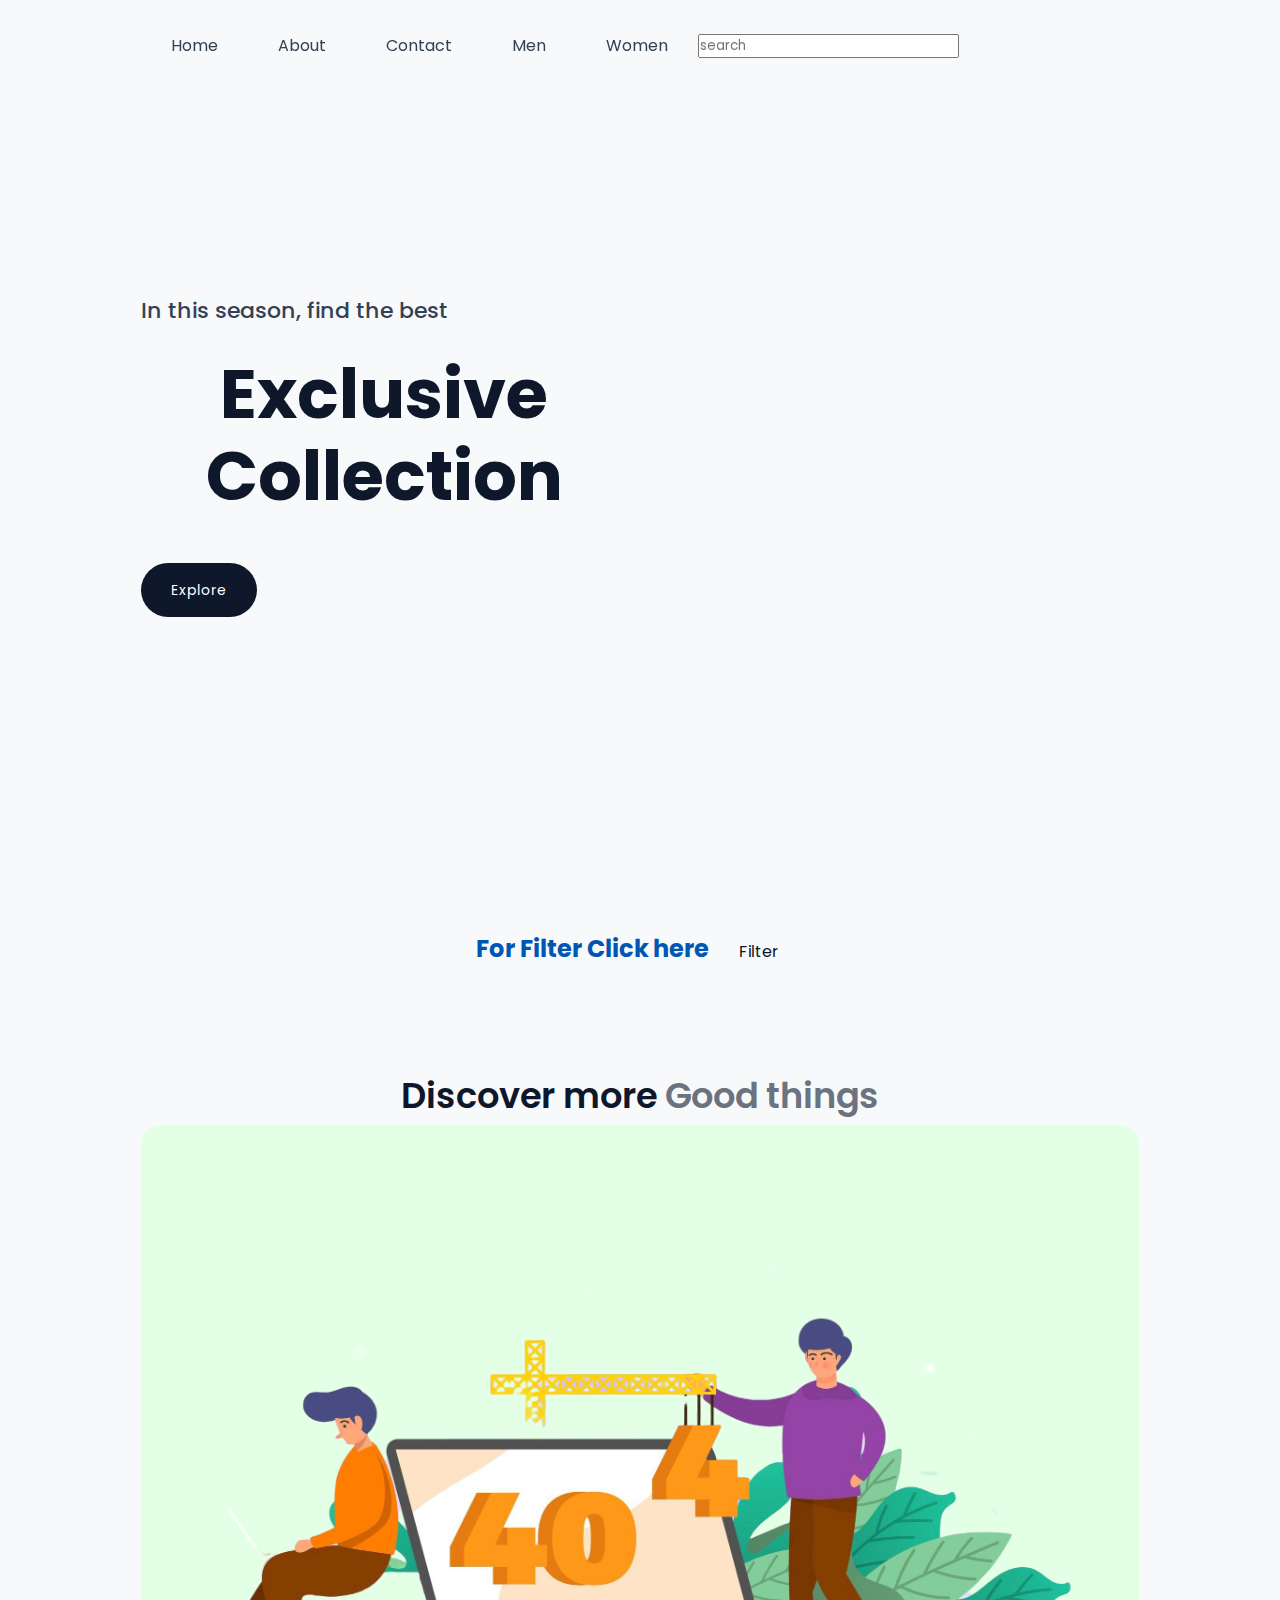
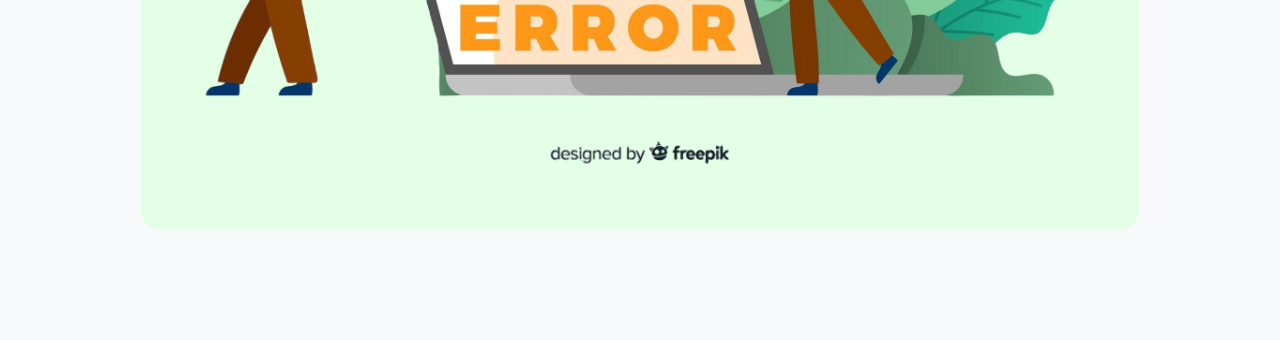
==== index.html @ 8e9eaf46 "first commit" ====
<!DOCTYPE html>
<html lang="en">
<head>
    <meta charset="UTF-8">
    <meta name="viewport" content="width=device-width, initial-scale=1.0">
    <title>Elisiyan</title>
    <link rel="stylesheet" href="style.css">
    <link
    href="https://cdn.jsdelivr.net/npm/remixicon@4.5.0/fonts/remixicon.css"
    rel="stylesheet"
    /> 
    <link rel="stylesheet"
      href="https://unpkg.com/boxicons@latest/css/boxicons.min.css">
    <link rel="preconnect" href="https://fonts.googleapis.com">
    <link rel="preconnect" href="https://fonts.gstatic.com" crossorigin>
    <link href="https://fonts.googleapis.com/css2?family=Poppins:ital,wght@0,100;0,200;0,300;0,400;0,500;0,600;0,700;0,800;0,900;1,100;1,200;1,300;1,400;1,500;1,600;1,700;1,800;1,900&display=swap" rel="stylesheet">
</head>
<body>
    <header>
        <ul class="navbar">
            <li><a href="index.html" class="active">Home</a></li>
            <li><a href="about.html">About</a></li>
            <li><a href="contact.html">Contact</a></li>
            <li><a onclick="searchCategoryName(event)" href="#" data-category="men">Men</a></li>
            <li><a onclick="searchCategoryName(event)" href="#" data-category="women">Women</a></li>
        </ul>

        <div class="icons">
            <input id="search" type="text" placeholder="search">
            <a onclick="searchCategory(event)" href="#"><i class="ri-menu-search-line"></i></a>            
            

            <a href="wishlist.html" id="wishlist-icon">
                <i class="ri-heart-fill"></i>
            </a>
            <a href="registration.html"><i class="ri-user-4-fill btnLogin-popup"></i></a>
            
            <div class="bx bx-menu" id="menu-icon"></div>
        </div>
    </header>
    <!-- about pop -->

    </div>

    <!-- Section: Home -->
    <section class="home">
        <div class="home-text">
            <h4>In this season, find the best</h4>
            <h1>Exclusive Collection</h1>
            <a  href="" class="btn">Explore</a>
        </div>

        <div class="home-img">
            <img src="" alt="">
        </div>
    </section>



<!-- filter section -->
 <div class="filter">
    <h2>For Filter Click here <a href="filtering.html">Filter</a></h2>
    
 </div>


    <!-- Feature Section -->
    <section class="feature">
        <div class="middle-text">
            <h2>Discover more <span>Good things</span></h2>
        </div>




<!-- Products Container -->
<div id="products-container" class="products-container">
    <!-- Dynamic Products will be injected here -->
</div>

<!--  -->

        <div id="categoryContainer"></div>
        <div id="productContainer"></div>

        <!-- Product Row -->
        <div id="row" class="row"></div>

        <!-- Pagination -->
        <div id="pagination" class="pagination"></div>
    </section>

    <script src="app.js"></script>
    <script src="productDetails.js"></script>
    <script src="filter.js"></script>
    <script src="wishlist.js"></script>
    <script src="auth.js"></script>
    <script src="filtering.js"></script>
    <script src="https://cdnjs.cloudflare.com/ajax/libs/jspdf/2.5.1/jspdf.umd.min.js"></script>

</body>
</html>
---- style.css ----
*{
    padding: 0;
    margin: 0;
    box-sizing: border-box;
    font-family: 'Poppins', sans-serif;
    text-decoration: none;
    list-style: none;
}
:root{
    --bg-color:#ffffff;
    --text-color:#0f172a;
    --main-color:#6b7280;
    --other-color:#334155;
    --big-font:4.3rem;
    --h2-font:2.2rem;
    --p-font:1rem;
}
body{
    color:var(--text-color);
    background: var(--bg-color);
}
header{
    position: fixed;
    right: 0;
    top:0;
    width: 100%;
    z-index: 1000;
    display: flex;
    align-items: center;
    justify-content: space-between;
    background: transparent;
    padding: 17px 11%;
    border-bottom: 1px solid #f7f9fb;
    transition: all .45s ease;
}

.navbar{
    display: flex;
}
.navbar a{
    font-size: var(--p-font);
    color: var(--other-color);
    font-weight: 400;
    padding: 10px 25px;
    margin: 0 5px;
    background: transparent;
    border-radius: 30px;
    transition: all .45s ease;
}

.filter a{
    font-size: var(--p-font);
    color: var(--text-color);
    font-weight: 400;
    padding: 10px 25px;
    background-color: #210d40;
    background: transparent;
    border-radius: 30px;
    transition: all .45s ease;
    text-align: center;
    margin:0 px 5px;

}
.navbar a:hover{
    background: #f7f9fb;
}

.navbar a.active{
    background: #f7f9fb;
}
.icons{
    display: flex;
    align-items: center;
}
.icons i{
    height: 50px;
    width: 50px;
    background:#f7f9fb;
    display: inline-flex;
    align-items: center;
    justify-content: center;
    border-radius: 50%;
    color: var(--other-color);
    font-size: 22px;
    margin-right: 25px;
    margin-left: 10px;
    transition: all .45s ease;
}
.icons i:hover{
    transition: all .45s ease;
}
#menu-icon{
    color: var(--other-color);
    font-size: 33px;
    z-index: 10001;
    cursor: pointer;
    display: none;
}
section{
    padding: 100px 11% 90px;
}
.home{
    height: 100vh;
    width: 100%;
    background-image: url(man-black-sweater-black-bucket-hat-youth-apparel-shoot.jpg);
    background-size: cover;
    position: relative;
    display: grid;
    grid-template-columns: repeat(2,1fr);
    align-items: center;
    gap: 1.5rem;
    margin-bottom: 30px;
}
.home-img img{
    width: 100%;
    height: auto;
}
.home-text h4{
    font-size: 22px;
    font-weight: 500;
    color: var(--other-color);
}
.home-text h1{
    font-size:var(--big-font);
    color: var(--text-color);
    line-height: 1.2;
    margin: 25px 0 45px;
}
.btn{
    display: inline-block;
    padding: 16px 30px;
    background: var(--text-color);
    color: var(--bg-color);
    font-size:14px;
    letter-spacing: 1px;
    border-radius: 30px;
    transition: all .45s ease;
}

.btn:hover{
    letter-spacing: 2px;
    opacity: 0.8;
}

header.sticky{
    background: var(--bg-color);
    padding: 14px 11px;
}

.middle-text h2{
    font-size:var(--h2-font) ;
    color: var(--text-color);
    font-weight: 600;
}
span{
    color: var(--main-color);
}
.feature-content{
    display: grid;
    grid-template-columns: repeat(auto-fit,minnmax(300px,auto));
    gap: 2rem;
    align-items: center;
    margin-top: 5rem;
}
.row{
    display: flex;
    padding: 40px 30px;
    background: #e3ffe6;
    border-radius: 20px;
    transition: all .45s ease;
}
.main-row{
    display: flex;
    flex-wrap: wrap;
    align-items: center;
    justify-content: space-around;
    gap: 2rem;
}
.row-img img{
    width: 170px;
    height: auto;
    max-width: 100%;
}
.row-text h6{
    font-size: 14px;
    font-weight: 500;
    columns: var(--other-color);
    margin-bottom: 1rem;
}
.row-text h3{
    margin-bottom: 3rem;
    font-weight: 26px;
    font-weight: 600;
}
.row-btn{
    display: inline-block;
    padding: 12px 22px;
    background: var(--bg-color);
    color: var(--text-color);
    font-size: 15px;
    border-radius: 30px;
    transition: all .45s ease;
}
.row-btn:hover{
    letter-spacing: 1px;
    color: var(--bg-color);
    background: var(--text-color);
}
.row:hover{
    transform: translateY(-5px);
    cursor: pointer;
}

.pagination {
    display: flex;
    justify-content: center;
    margin-top: 20px;
    gap: 10px;
}

.pagination-btn {
    padding: 8px 12px;
    border: 1px solid #ccc;
    background-color: #fff;
    cursor: pointer;
}

.pagination-btn.active {
    background-color: #000;
    color: #fff;
    font-weight: bold;
}

.pagination-btn:hover {
    background-color: #ddd;
}
.product-content{
    display: grid;
    grid-template-rows: repeat(auto-fit, minnmax(200px,auto));
    gap:2rem ;
    align-items: center;
    margin-top: 5rem;
}
.box{
    position: relative;
}
.box-img img{
    width: 100%;
    height: auto;
    border-radius: 1.2rem;
    transition: all .45s ease;
}
.box h4{
    font-size: var(--p-font);
    color: var(--other-color);
    font-weight: 500;
    margin-bottom: 2rem; 
}
.price:hover{
    list-style-type: 1px;
}


.Button{
    display: flex;
    gap: 2rem;
    padding: 4px;
    color: var(--text-color);
}


.buy,#add-to-wishlist {
    display: inline-block; 
    background-color: #121312;
    color: white; 
    font-size: 14px; 
    padding: 5px 15px;
    width: auto; 
    border: none; 
    border-radius: 5px; 
    box-shadow: 0 4px 6px rgba(0, 0, 0, 0.2); 
    cursor: pointer; 
    transition: all 0.3s ease; 
    text-align: center; 
}


.buy:hover , #wishlist:hover {
    background-color: #210d40; 
    transform: translateY(-2px); 
}

.buy:active , #wishlist:hover {
    background-color: #3e8e41; 
    transform: translateY(0); 
    box-shadow: 0 2px 4px rgba(0, 0, 0, 0.2); 
}


#errimg{
    width: 100%;
    height: auto;
}


.product-details{
    display: grid;
    grid-template-rows: repeat(auto-fit, minnmax(200px,auto));
    gap:2rem ;
    align-items: center;
    margin-top: 5rem;
    margin-left: 50px;
    margin-right: 50px;
    margin-bottom: 30px;
}

.product-details img{
    width: 100%;
    height: auto;
    border-radius: 1.2rem;
    transition: all .45s ease;
    
}
.product-details button{
    height: 50px;
    width: 100px;
}


/* Modal (Popup) Styles */
/* Modal (Popup) Styles */
.modal {
    display: none; /* Hidden by default */
    position: fixed; /* Stay in place */
    z-index: 1000; /* Sit on top */
    left: 0;
    top: 0;
    width: 100%; /* Full width */
    height: 100%; /* Full height */
    overflow: auto; /* Enable scroll if needed */
    background-color: rgba(0,0,0,0.5); /* Black with opacity */
    transition: opacity 0.3s ease;
}

.modal.show {
    opacity: 1;
}

.modal-content {
    background-color: #fff;
    border-radius: 8px;
    margin: 10% auto;
    padding: 20px;
    width: 80%;
    max-width: 500px;
    box-shadow: 0px 2px 10px rgba(0, 0, 0, 0.1);
    animation: fadeIn 0.3s ease;
}

.close-btn {
    color: #333;
    font-size: 30px;
    font-weight: bold;
    position: absolute;
    top: 10px;
    right: 20px;
    cursor: pointer;
}

.close-btn:hover {
    color: #f00;
}

@keyframes fadeIn {
    from {
        opacity: 0;
    }
    to {
        opacity: 1;
    }
}

.modal h3 {
    font-size: 22px;
    color: #333;
    margin-bottom: 20px;
}

.modal form {
    display: flex;
    flex-direction: column;
}

.modal label {
    font-weight: 600;
    margin-bottom: 5px;
    color: #555;
}

.modal input, .modal textarea {
    padding: 10px;
    margin-bottom: 15px;
    border: 1px solid #ddd;
    border-radius: 4px;
    font-size: 14px;
}

.modal input[type="text"], .modal textarea {
    width: 100%;
    font-size: 14px;
}

.modal button {
    padding: 12px;
    background-color: #007bff;
    color: white;
    border: none;
    border-radius: 5px;
    cursor: pointer;
    font-size: 16px;
    transition: background-color 0.3s;
}

.modal button:hover {
    background-color: #0056b3;
}
/* General Styles */
body {
    font-family: Arial, sans-serif;
    margin: 0;
    padding: 0;
    background-color: #f8f9fa;
    color: #333;
    line-height: 1.6;
}
.navbar-r{
    font-size: var(--p-font);
    color: var(--other-color);
    font-weight: 400;
    padding: 10px 25px;
    margin: 0 5px;
    background: transparent;
    border-radius: 30px;
    transition: all .45s ease;
    display: flex;
    justify-content: center;
    list-style-type: none;
    margin: 0;
    padding: 5px;
    gap: 50px;


}
.navbar-r a {
    text-decoration: none;
    color: #333;
    font-size: 1rem;
    font-weight: bold;
    transition: color 0.3s ease;
}

.navbar-r a:hover, .navbar-r a.active {
    color: #007BFF;
}
h1, h2 {
    color: #0056b3;
    text-align: center;
}
#review-container{
    margin-top: 30px;
}

#review-container, #create-review {
    max-width: 800px;
    margin: 20px auto;
    background: #fff;
    border: 1px solid #ddd;
    border-radius: 8px;
    box-shadow: 0 2px 5px rgba(0, 0, 0, 0.1);
    padding: 20px;
}

/* Review Section */
#review-container {
    margin-top: 20px;
    padding: 20px;
}

.review-item {
    border-bottom: 1px solid #ddd;
    padding: 10px 0;
}

.review-item:last-child {
    border-bottom: none;
}

.review-item h3 {
    margin: 0;
    font-size: 1.2em;
    color: #333;
}

.review-item p {
    margin: 5px 0;
    font-size: 0.9em;
}

.review-item .rating {
    color: #ffa500;
    font-weight: bold;
}

/* Review Form */
#review-form {
    margin-top: 10px;
}

#review-form label {
    font-weight: bold;
    display: block;
    margin-bottom: 5px;
}

#review-form textarea,
#review-form select,
#review-form button {
    width: 100%;
    font-size: 1em;
    padding: 10px;
    margin-bottom: 15px;
    border: 1px solid #ddd;
    border-radius: 5px;
}

#review-form button {
    background-color: #0056b3;
    color: #fff;
    cursor: pointer;
    transition: background-color 0.3s ease;
}

#review-form button:hover {
    background-color: #003d80;
}

/* Success Message */
#review-success {
    margin-top: 10px;
    text-align: center;
    font-size: 1em;
}

/* Responsive Design */
@media (max-width: 768px) {
    #review-container, #create-review {
        padding: 15px;
    }
}

/* Cart panel styles */
.cart-panel {
    position: fixed;
    top: 0;
    right: -400px; /* Hidden off-screen */
    width: 300px;
    height: 100%;
    background-color: #fff;
    box-shadow: -2px 0 5px rgba(0, 0, 0, 0.5);
    transition: right 0.3s ease-in-out;
    z-index: 1000;
    overflow-y: auto;
    padding: 20px;
}

.cart-panel.open {
    right: 0; /* Slide into view */
}

.cart-header {
    display: flex;
    justify-content: space-between;
    align-items: center;
    border-bottom: 1px solid #ddd;
    padding-bottom: 10px;
}

.cart-header h2 {
    margin: 0;
}

.cart-header button {
    background: none;
    border: none;
    font-size: 1.5rem;
    cursor: pointer;
}

.cart-items {
    margin: 20px 0;
}

.cart-footer {
    position: sticky;
    bottom: 0;
    background: #fff;
    padding: 10px 0;
    text-align: center;
    border-top: 1px solid #ddd;
}

.checkout-btn {
    background-color: #007bff;
    color: #fff;
    border: none;
    padding: 10px 15px;
    cursor: pointer;
    border-radius: 5px;
}

.checkout-btn:hover {
    background-color: #0056b3;
}

.remove{
    display: inline-block;
    padding: 16px 10px;
    background: var(--text-color);
    color: var(--bg-color);
    font-size:14px;
    letter-spacing: 1px;
    border-radius: 30px;
    transition: all .45s ease;

}

/* about */
/* About Pop-up Styles */
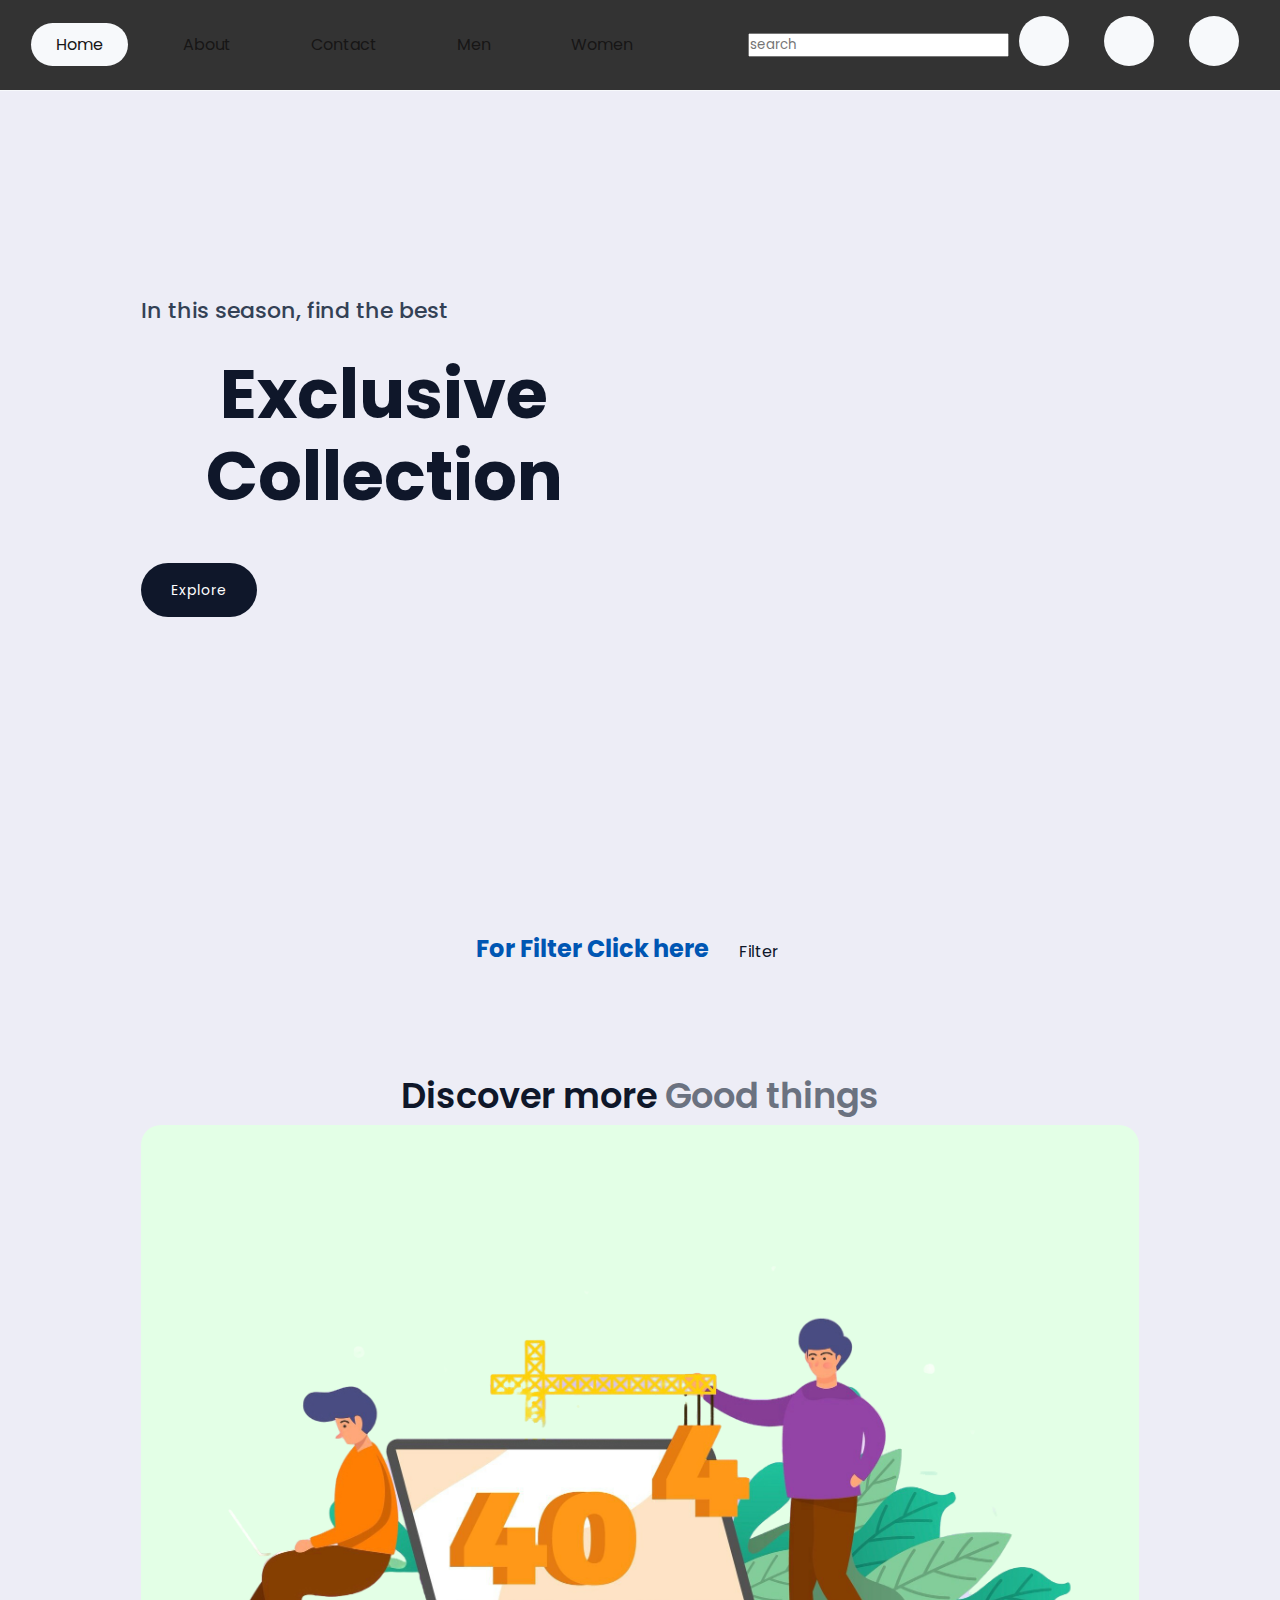
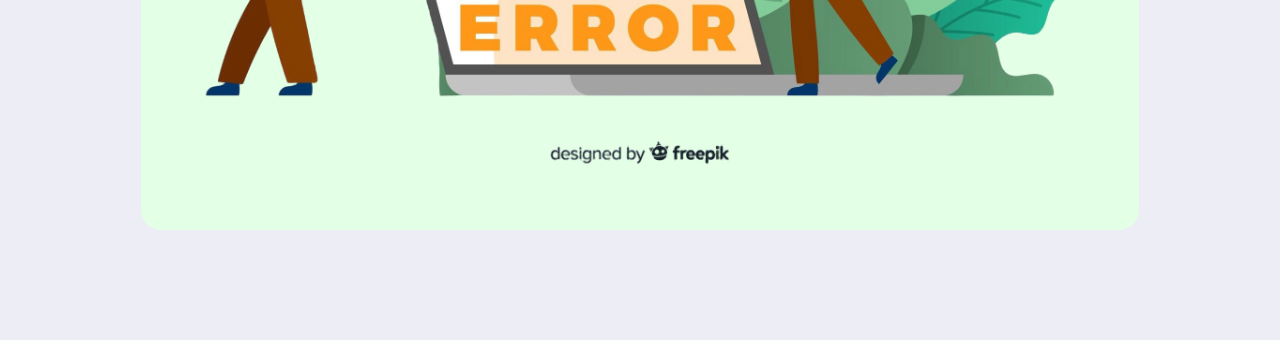
==== commit 73e2ac4a: "main" ====
--- a/index.html
+++ b/index.html
@@ -5,6 +5,9 @@
     <meta name="viewport" content="width=device-width, initial-scale=1.0">
     <title>Elisiyan</title>
     <link rel="stylesheet" href="style.css">
+    <link rel="stylesheet" href="log-reg.css">
+    <link rel="stylesheet" href="about.css">
+    <link rel="stylesheet" href="filtering.css">
     <link
     href="https://cdn.jsdelivr.net/npm/remixicon@4.5.0/fonts/remixicon.css"
     rel="stylesheet"
@@ -96,7 +99,9 @@
     <script src="wishlist.js"></script>
     <script src="auth.js"></script>
     <script src="filtering.js"></script>
+    <script src="logout.js"></script>
     <script src="https://cdnjs.cloudflare.com/ajax/libs/jspdf/2.5.1/jspdf.umd.min.js"></script>
+    <script src="https://code.jquery.com/jquery-3.6.4.min.js"></script>
 
 </body>
 </html>
--- a/style.css
+++ b/style.css
@@ -327,18 +327,18 @@
 }
 
 
-/* Modal (Popup) Styles */
+
 /* Modal (Popup) Styles */
 .modal {
-    display: none; /* Hidden by default */
-    position: fixed; /* Stay in place */
-    z-index: 1000; /* Sit on top */
+    display: none; 
+    position: fixed;
+    z-index: 1000; 
     left: 0;
     top: 0;
-    width: 100%; /* Full width */
-    height: 100%; /* Full height */
-    overflow: auto; /* Enable scroll if needed */
-    background-color: rgba(0,0,0,0.5); /* Black with opacity */
+    width: 100%; 
+    height: 100%;
+    overflow: auto; 
+    background-color: rgba(0,0,0,0.5); 
     transition: opacity 0.3s ease;
 }
 
@@ -558,11 +558,11 @@
     }
 }
 
-/* Cart panel styles */
+
 .cart-panel {
     position: fixed;
     top: 0;
-    right: -400px; /* Hidden off-screen */
+    right: -400px; 
     width: 300px;
     height: 100%;
     background-color: #fff;
@@ -574,7 +574,7 @@
 }
 
 .cart-panel.open {
-    right: 0; /* Slide into view */
+    right: 0; 
 }
 
 .cart-header {
@@ -636,3 +636,83 @@
 
 /* about */
 /* About Pop-up Styles */
+/* responsive */
+@media (max-width: 768px) {
+    .navbar {
+        flex-direction: column;
+        display: none;
+        gap: 10px;
+        background-color: #333;
+        padding: 10px;
+        position: absolute;
+        top: 60px;
+        left: 0;
+        width: 100%;
+    }
+
+    .navbar.show {
+        display: flex;
+    }
+
+    .bx-menu {
+        display: block;
+        font-size: 24px;
+        cursor: pointer;
+    }
+
+    .icons {
+        flex-direction: column;
+        gap: 10px;
+    }
+
+    .home {
+        flex-direction: column;
+    }
+
+    .home-text {
+        margin-bottom: 20px;
+    }
+
+    .products-container {
+        grid-template-columns: repeat(auto-fit, minmax(150px, 1fr));
+    }
+}
+
+
+.wishlist {
+    margin-top: 100px;
+    display: flex;
+    flex-direction: column;
+    align-items: center;
+}
+
+.wishlist-item {
+    margin: 10px;
+    padding: 10px;
+    border: 1px solid #ccc;
+    display: flex;
+    flex-direction: column;
+    align-items: center;
+}
+
+.product-box img {
+    width: 100px;
+    height: 100px;
+    object-fit: cover;
+}
+
+.remove-btn {
+    margin-top: 10px;
+    padding: 5px 10px;
+    background-color: red;
+    color: white;
+    border: none;
+    cursor: pointer;
+}
+
+.empty-wishlist {
+    text-align: center;
+    font-size: 18px;
+    color: gray;
+    margin-top: 20px;
+}--- a/log-reg.css
+++ b/log-reg.css
@@ -0,0 +1,76 @@
+body{
+    background-color: white;
+}
+#title{
+    margin-top: 90px;
+    color: rgb(31, 48, 43);
+}
+#log-title{
+    color: rgb(31, 48, 43);
+}
+.login-container{
+    height: 100vh;
+    display: flex;
+    justify-content: center;
+    gap: 20px;
+    align-items: center;
+    width: 90%;
+    margin: auto;
+}
+.input{
+    padding: 15px 25px;
+    border: none;
+    margin: 20px;
+    box-shadow: 4px 4px 8px darkcyan;
+    border-radius: 5px;
+}
+
+.submit-btn{
+    padding: 15px 5px;
+    width: 50%;
+    border: none;
+    margin: auto;
+    color: rgb(155, 42, 42);
+    background-color: rgb(26, 12, 39);
+    font-size: 20px;
+    border-radius: 10px;
+    margin-left: 20px;
+    
+
+}
+.title{
+    color: blueviolet;
+}
+.omuk{
+    padding-left: 180px;
+}
+.flexing{
+    display: flex;
+    gap: 50px;
+    margin-top: 10px;
+}
+
+
+.auth-links {
+    display: flex;
+    justify-content: center; 
+    align-items: center; 
+    gap: 50px; /
+}
+
+.auth-links a {
+    text-decoration: none;
+    color: #000; 
+    font-size: 16px;
+    padding: 8px 12px; 
+    border: 1px solid #000; 
+    border-radius: 4px; 
+    transition: background-color 0.3s ease, color 0.3s ease;
+    background-color: rgb(131, 66, 190);
+    
+}
+
+.auth-links a:hover {
+    background-color: #000; 
+    color: #fff; 
+}
--- a/about.css
+++ b/about.css
@@ -0,0 +1,251 @@
+body {
+    font-family: 'Poppins', sans-serif;
+    line-height: 1.6;
+    background-color: #f9f9f9;
+    color: #333;
+    margin: 0;
+}
+
+header {
+    background-color: #333;
+    padding: 1rem;
+    color: #fff;
+    text-align: center;
+}
+
+.navbar a {
+    color: rgb(156, 138, 138);
+    margin: 0 15px;
+    text-decoration: none;
+}
+
+.navbar a:hover {
+    text-decoration: underline;
+}
+
+/* About Us Section Styling */
+.about-container {
+    display: flex;
+    justify-content: center;
+    align-items: center;
+    flex-wrap: wrap;
+    margin-top: 30px;
+    padding: 20px;
+}
+
+.about-content {
+    max-width: 800px;
+    text-align: center;
+    padding: 20px;
+}
+
+.about-content h1 {
+    font-size: 36px;
+    font-weight: 700;
+    color: #333;
+}
+
+.about-content p {
+    font-size: 18px;
+    color: #666;
+    margin-top: 20px;
+    line-height: 1.8;
+}
+
+.about-image {
+    max-width: 100%;
+    height: auto;
+    margin-top: 30px;
+}
+
+/* Brand Values Section */
+.values-section {
+    background-color: #f0f0f0;
+    padding: 50px 20px;
+    margin-top: 40px;
+    text-align: center;
+}
+
+.values-section h2 {
+    font-size: 30px;
+    font-weight: 700;
+    margin-bottom: 20px;
+}
+
+.values-container {
+    display: flex;
+    justify-content: center;
+    flex-wrap: wrap;
+    margin-top: 20px;
+}
+
+.value-item {
+    max-width: 300px;
+    margin: 20px;
+    padding: 20px;
+    background-color: #fff;
+    border-radius: 8px;
+    box-shadow: 0 4px 8px rgba(0, 0, 0, 0.1);
+}
+
+.value-item h3 {
+    font-size: 24px;
+    font-weight: 600;
+    color: #333;
+}
+
+.value-item p {
+    font-size: 16px;
+    color: #777;
+}
+
+/* Call to Action Section */
+.cta-section {
+    background-color: #333;
+    color: #fff;
+    padding: 40px 20px;
+    text-align: center;
+    margin-top: 50px;
+    margin-bottom: 20px;
+    
+}
+.cta-section p{
+    margin-bottom: 20px;
+}
+
+.cta-section h2 {
+    font-size: 28px;
+    font-weight: 700;
+}
+
+.cta-btn {
+    background-color: #f36f6f;
+    color: white;
+    padding: 12px 30px;
+    font-size: 18px;
+    border: none;
+    border-radius: 5px;
+    cursor: pointer;
+    margin-top: 40px;
+}
+
+.cta-btn:hover {
+    background-color: #f33d3d;
+}
+
+/* style */
+
+        /* Basic Styling */
+        body {
+            font-family: 'Poppins', sans-serif;
+            line-height: 1.6;
+            background-color: #f9f9f9;
+            color: #333;
+            margin: 0;
+        }
+
+        header {
+            background-color: #333;
+            padding: 1rem;
+            color: #fff;
+            text-align: center;
+        }
+
+        .navbar a {
+            color: rgb(23, 22, 22);
+            margin: 0 15px;
+            text-decoration: none;
+        }
+
+        .navbar a:hover {
+            text-decoration: underline;
+        }
+
+        /* Contact Us Section */
+        .contact-container {
+            display: flex;
+            justify-content: center;
+            align-items: center;
+            flex-wrap: wrap;
+            margin-top: 50px;
+            padding: 20px;
+        }
+
+        .contact-info {
+            max-width: 500px;
+            margin-right: 50px;
+            text-align: left;
+        }
+
+        .contact-info h1 {
+            font-size: 36px;
+            font-weight: 700;
+            color: #333;
+        }
+
+        .contact-info p {
+            font-size: 18px;
+            color: #666;
+            margin-top: 20px;
+            line-height: 1.8;
+        }
+
+        .contact-info .address,
+        .contact-info .phone,
+        .contact-info .email {
+            margin-top: 20px;
+            font-size: 16px;
+            color: #333;
+        }
+
+        .contact-form {
+            max-width: 500px;
+            width: 100%;
+            background-color: #fff;
+            padding: 20px;
+            border-radius: 8px;
+            box-shadow: 0 4px 8px rgba(0, 0, 0, 0.1);
+        }
+
+        .contact-form input,
+        .contact-form textarea {
+            width: 100%;
+            padding: 12px;
+            margin: 10px 0;
+            border: 1px solid #ccc;
+            border-radius: 5px;
+            font-size: 16px;
+        }
+
+        .contact-form textarea {
+            resize: vertical;
+            min-height: 150px;
+        }
+
+        .contact-form button {
+            background-color: #f36f6f;
+            color: white;
+            padding: 12px 30px;
+            font-size: 18px;
+            border: none;
+            border-radius: 5px;
+            cursor: pointer;
+            width: 100%;
+        }
+
+        .contact-form button:hover {
+            background-color: #f33d3d;
+        }
+
+        /* Map Section */
+        .map-container {
+            width: 100%;
+            height: 400px;
+            margin-top: 40px;
+        }
+
+        iframe {
+            width: 100%;
+            height: 100%;
+            border: none;
+        }
--- a/filtering.css
+++ b/filtering.css
@@ -0,0 +1,110 @@
+body {
+    font-family: Arial, sans-serif;
+    background-color: #ededf6;
+    margin: 0;
+    padding: 0;
+}
+
+.main-from {
+    margin-top: 30px;
+    display: flex;
+    justify-content: space-around;
+    padding: 40px;
+}
+body h1{
+    margin-top: 80px;
+    text-align: center;
+}
+
+/* Form Styles */
+#filterForm {
+    background-color: #ffffff;
+    padding: 20px;
+    border-radius: 8px;
+    box-shadow: 0 4px 8px rgba(0, 0, 0, 0.1);
+    width: 45%;
+    display: flex;
+    flex-direction: column;
+    gap: 15px;
+}
+
+#filterForm label {
+    font-weight: bold;
+    color: #333;
+}
+
+#filterForm input {
+    padding: 10px;
+    font-size: 16px;
+    border-radius: 5px;
+    border: 1px solid #ccc;
+    transition: border-color 0.3s ease;
+}
+
+#filterForm input:focus {
+    outline: none;
+    border-color: #007bff;
+}
+
+#filterForm button {
+    padding: 10px 20px;
+    background-color: #007bff;
+    color: #fff;
+    border: none;
+    border-radius: 5px;
+    font-size: 16px;
+    cursor: pointer;
+    transition: background-color 0.3s ease;
+}
+
+#filterForm button:hover {
+    background-color: #0056b3;
+}
+
+/* Products Display Styles */
+#products {
+    width: 50%;
+    padding: 20px;
+    background-color: #fff;
+    border-radius: 8px;
+    box-shadow: 0 4px 8px rgba(0, 0, 0, 0.1);
+    display: grid;
+    grid-template-columns: repeat(auto-fill, minmax(250px, 1fr));
+    gap: 20px;
+    margin-left: 20px;
+}
+
+/* Product Card Styles */
+.product-card {
+    background-color: #fff;
+    padding: 15px;
+    border-radius: 8px;
+    box-shadow: 0 4px 8px rgba(0, 0, 0, 0.1);
+    transition: transform 0.3s ease;
+}
+
+.product-card:hover {
+    transform: translateY(-5px);
+}
+
+.product-card img {
+    width: 100%;
+    height: auto;
+    border-radius: 5px;
+}
+
+.product-card h3 {
+    font-size: 18px;
+    color: #333;
+}
+
+.product-card p {
+    font-size: 14px;
+    color: #666;
+}
+
+.product-card .price {
+    font-size: 16px;
+    font-weight: bold;
+    color: #007bff;
+}
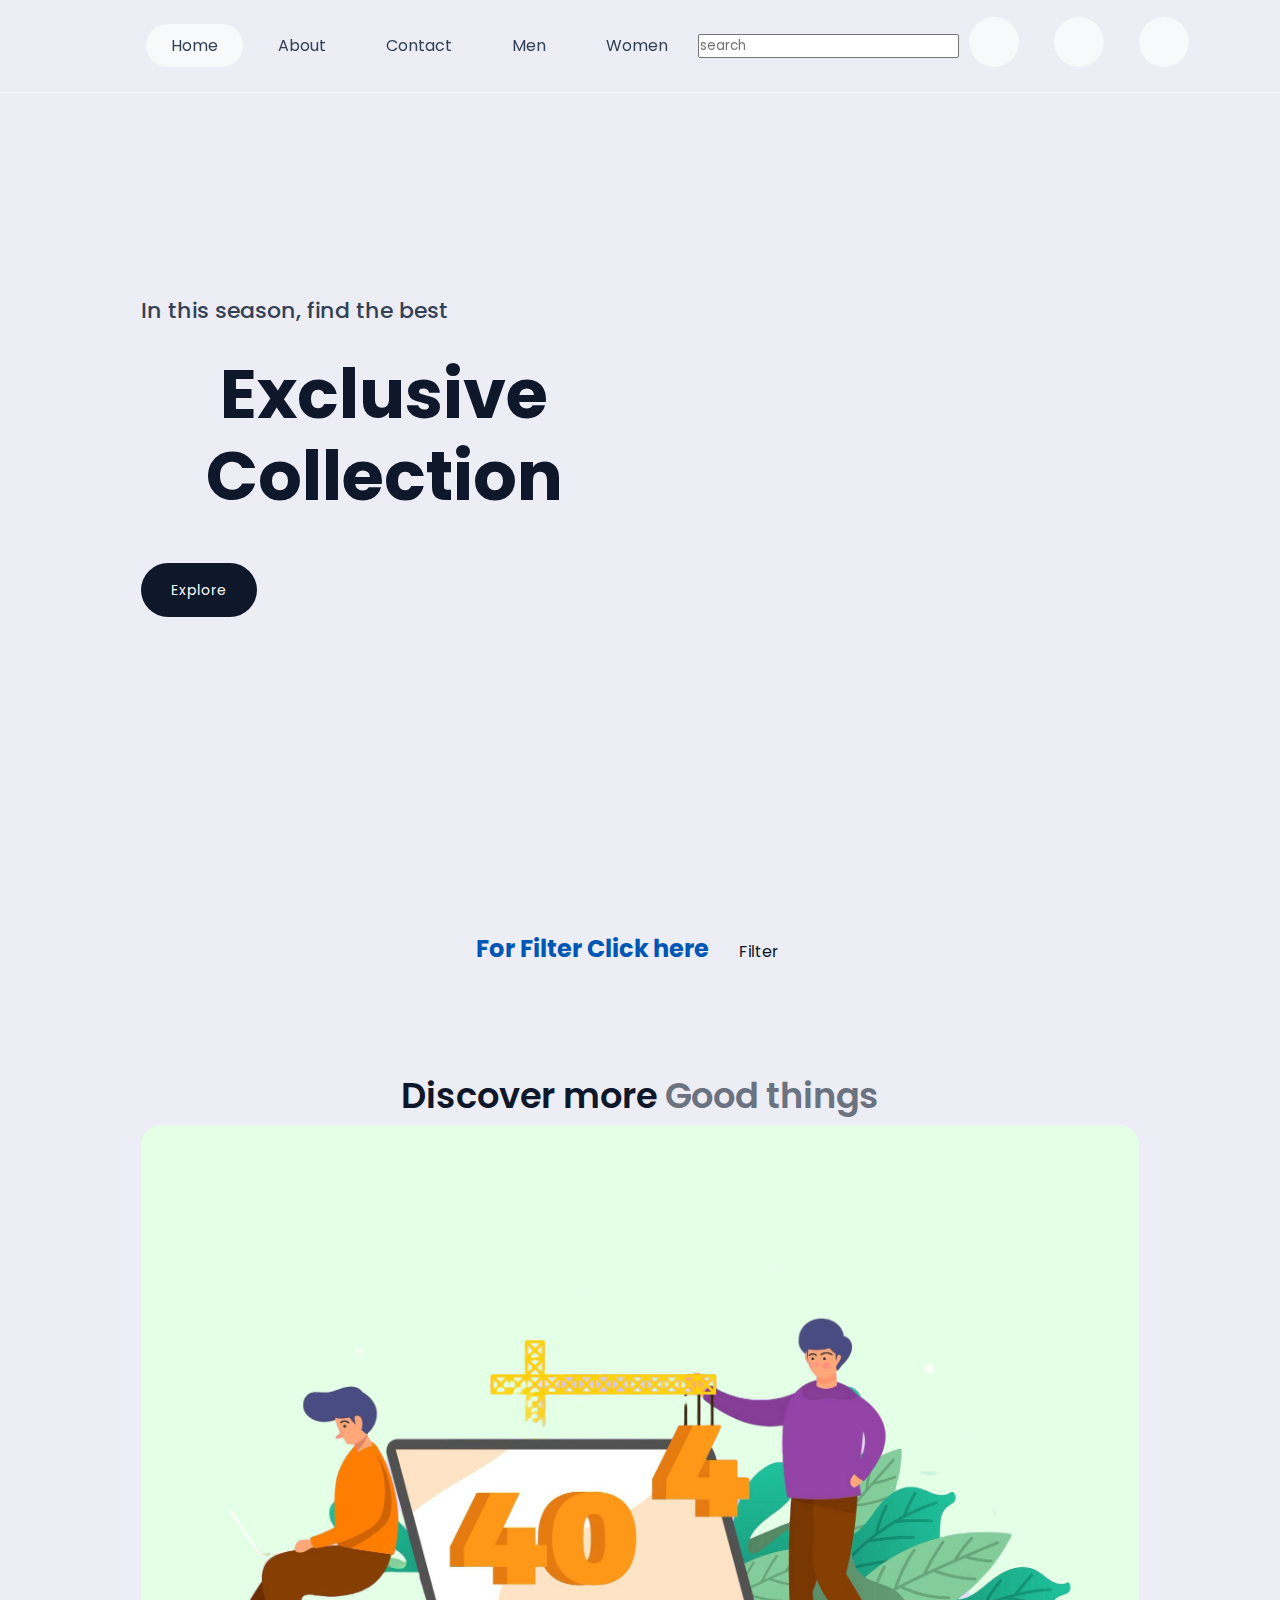
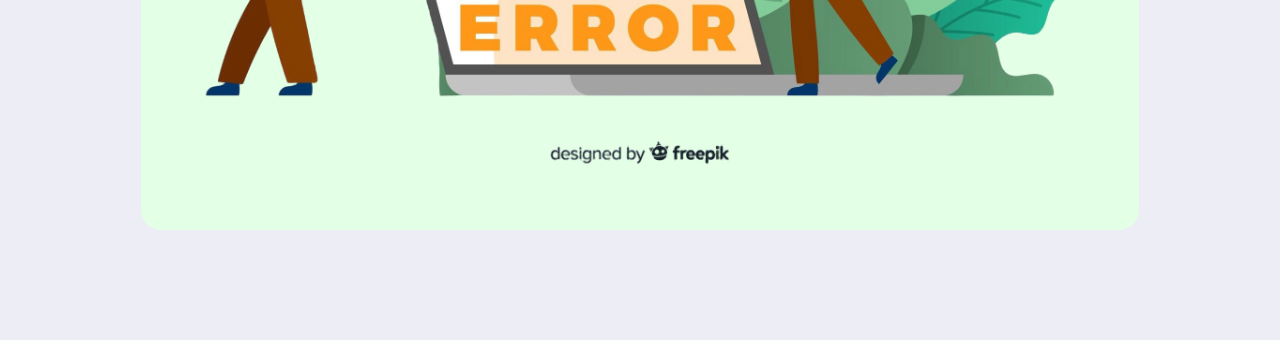
==== commit f61bda3b: "main" ====
--- a/index.html
+++ b/index.html
@@ -6,7 +6,6 @@
     <title>Elisiyan</title>
     <link rel="stylesheet" href="style.css">
     <link rel="stylesheet" href="log-reg.css">
-    <link rel="stylesheet" href="about.css">
     <link rel="stylesheet" href="filtering.css">
     <link
     href="https://cdn.jsdelivr.net/npm/remixicon@4.5.0/fonts/remixicon.css"
